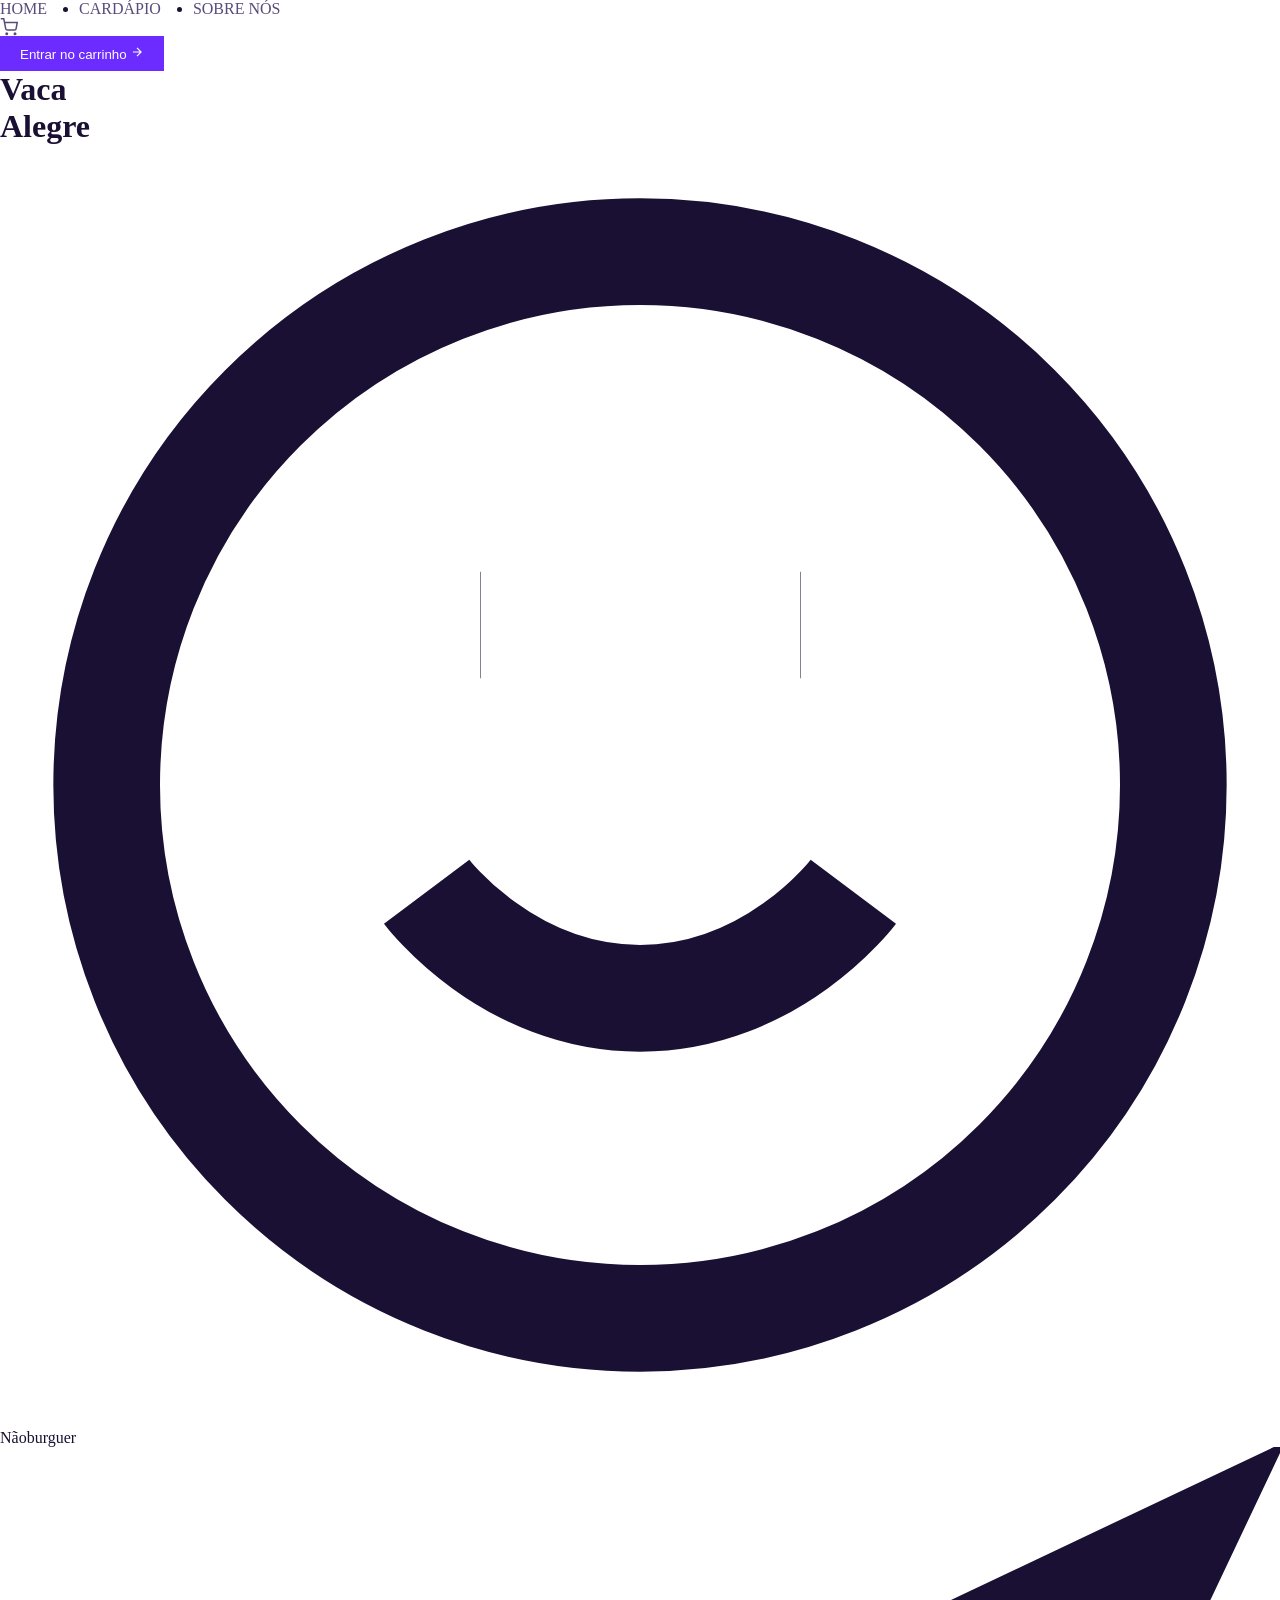
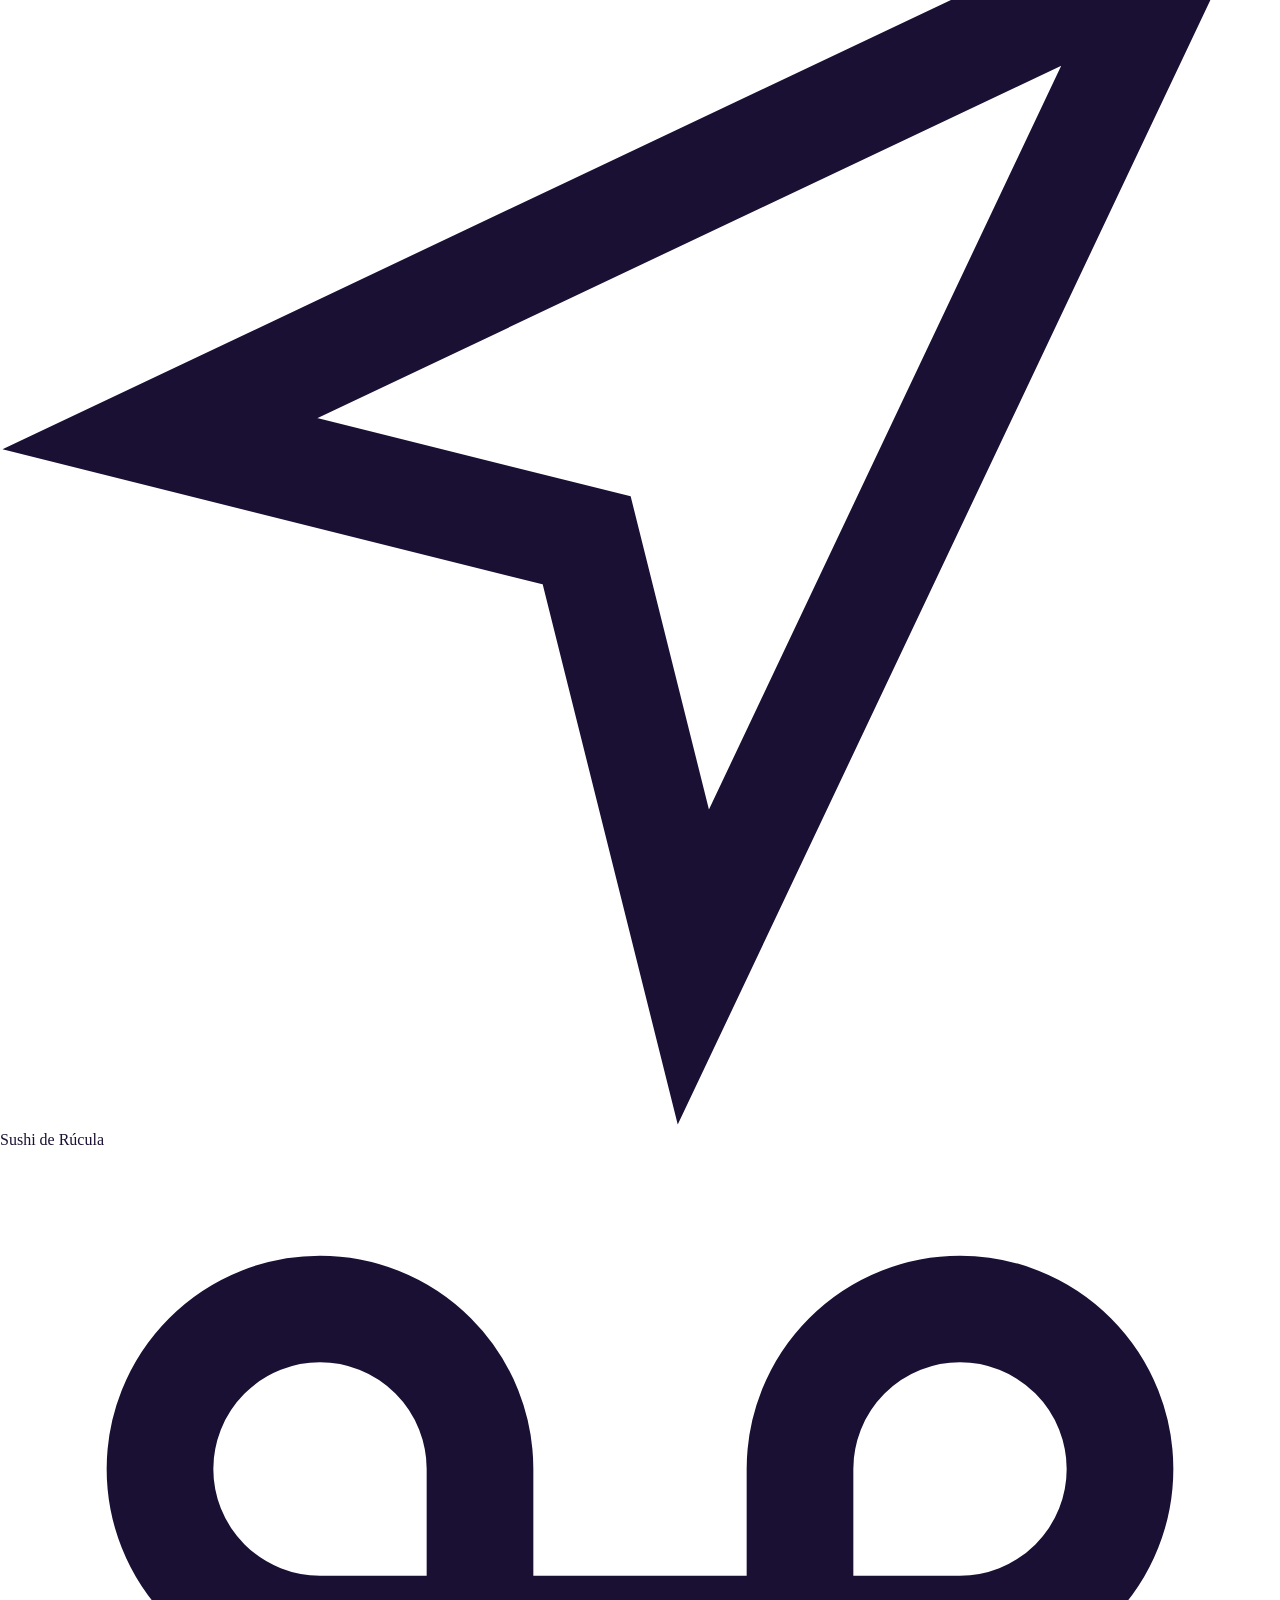
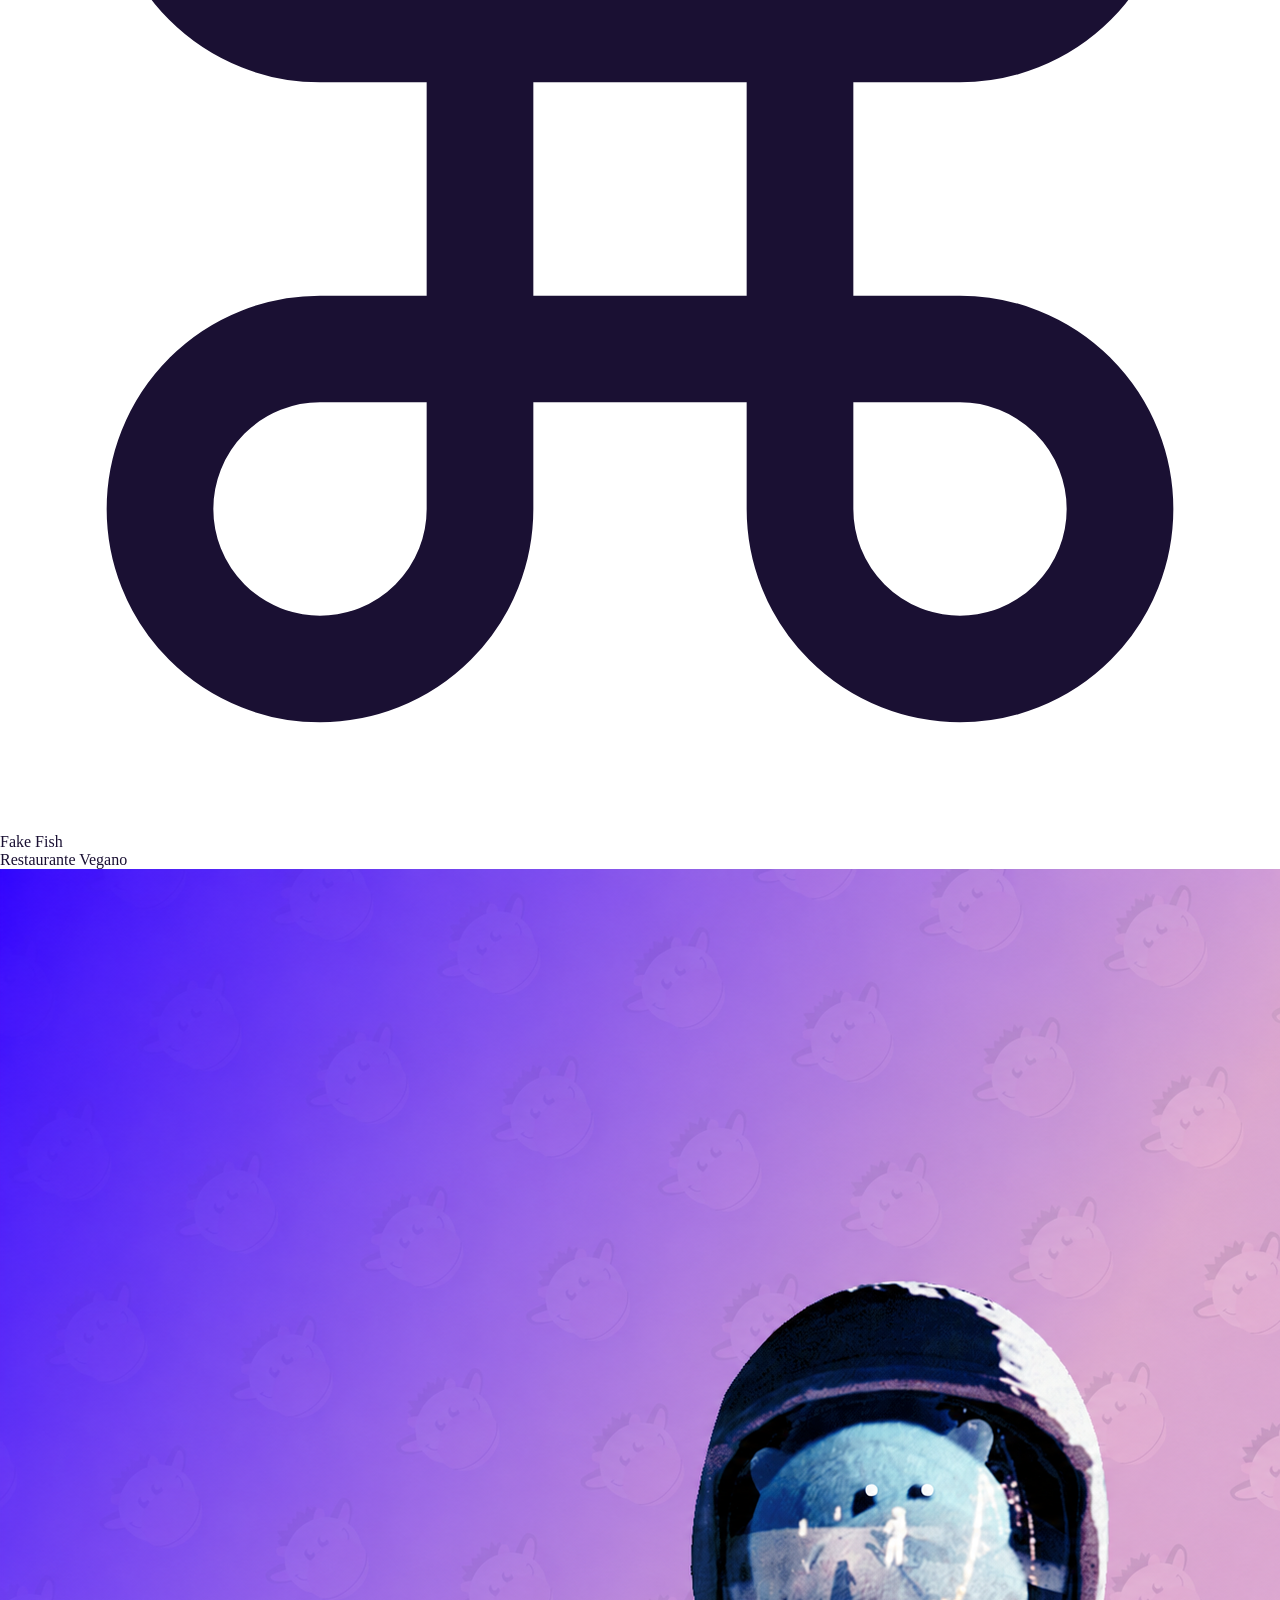
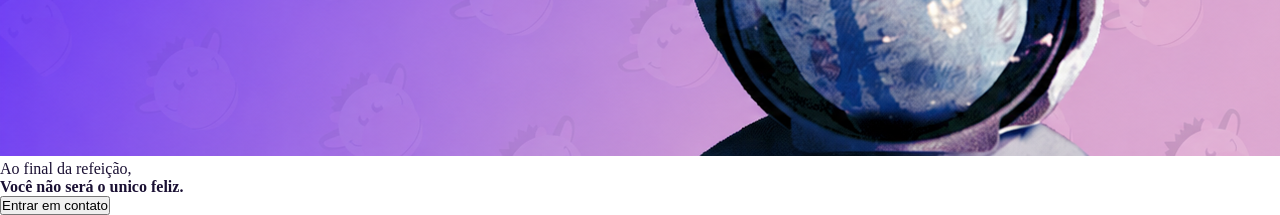
==== site/index.html @ a3773612 "Primeiro comint" ====
<!DOCTYPE html>
<html lang="br">

<head>
    <meta charset="UTF-8">
    <meta name="viewport" content="width=device-width, initial-scale=1.0">
    <title>Vaca Alegre - Restaurante Vegano</title>
    <link rel="stylesheet" href="style.css">
</head>

<body>
    <nav>
        <div class="nav-logo">
            <img src="imagens/vaca-alegre-marca.svg" alt="">
        </div>

        <ul class="nav-links">
            <li><a href="">Home</a></li>
            <li><a href="">Cardápio</a></li>
            <li><a href="">Sobre Nós</a></li>
        </ul>
        <div class="nav-action">
            <span class="nav-cart">
                <svg viewBox="0 0 24 24" fill="none" stroke="currentColor" stroke-width="2" width="18" height="18"><circle cx="9" cy="21" r="1"/><circle cx="20" cy="21" r="1"/><path d="M1 1h4l2.68 13.39a2 2 0 0 0 2 1.61h9.72a2 2 0 0 0 2-1.61L23 6H6"/></svg>
            </span>
            <button class="btn-entrar">
                Entrar no carrinho
                <svg viewBox="0 0 24 24" fill="none" stroke="currentColor" stroke-width="2"><path d="M5 12h14M12 5l7 7-7 7"/></svg>
            </button>
        </div>
    </nav>
    <div class="hero">
        <div class="hero-topo">
            <div class="hero-text">
                <h1 class="hero-title">
                    Vaca<br>
                    <span class="alegre">Alegre</span>
                </h1>
            </div>
            <div class="hero-menu">
                <div class="hero-menu-item">
                    <svg viewBox="0 0 24 24" fill="none" stroke="currentColor" stroke-width="2"><circle cx="12" cy="12" r="10"/><path d="M8 14s1.5 2 4 2 4-2 4-2"/><line x1="9" y1="9" x2="9.01" y2="9"/><line x1="15" y1="9" x2="15.01" y2="9"/></svg>
                    Nãoburguer
                </div>
                <div class="hero-menu-item"><svg viewBox="0 0 24 24" fill="none" stroke="currentColor" stroke-width="2"><path d="M3 11l19-9-9 19-2-8-8-2z"/></svg>
                     Sushi de Rúcula
                </div>
                <div class="hero-menu-item">
<svg viewBox="0 0 24 24" fill="none" stroke="currentColor" stroke-width="2"><path d="M18 3a3 3 0 0 0-3 3v12a3 3 0 0 0 3 3 3 3 0 0 0 3-3 3 3 0 0 0-3-3H6a3 3 0 0 0-3 3 3 3 0 0 0 3 3 3 3 0 0 0 3-3V6a3 3 0 0 0-3-3 3 3 0 0 0-3 3 3 3 0 0 0 3 3h12a3 3 0 0 0 3-3 3 3 0 0 0-3-3z"/></svg>
                    Fake Fish
                </div>
                <div class="hero-menu-active">
                    Restaurante Vegano
                </div>
            </div>
        </div>
        <div class="hero-banner">
            <img src="imagens/espaco.png" alt="">
            <div class="hero-banner-content">
                <p>
                    Ao final da refeição,<br>
                   <strong>Você não será o unico feliz.</strong>    
                </p>
                <button class="btn-contato">
                    Entrar em contato
                </button>
            </div>
        </div>
    </div>
</body>

</html>
---- site/style.css ----
*{
box-sizing: border-box;
margin: 0;
padding: 0;
}

body{
    background-color: #fff;
    color: #1a1033;
    overflow-x: hidden;
}
.nav{
    display: flex;
    align-items: center;
    justify-content: space-between;
    padding: 18px 48px ;
    position: fixed;
    background-color: rgba(255, 255,255,0.92);
    top: 0;
    backdrop-filter: blur(12px);
    border-bottom: 2px solid rgba(108,43,255,0.07);
}

.nav-logo{
    display: flex;
    align-items: center;
    gap: 6px;
}
.nav-links{
    display: flex;
    gap: 32px;
}
.nav-links a{
    text-decoration: none;
    font-size: bold;
    text-transform: uppercase;
    color: #5a4b7a;
}
.nav-links a:hover{
    color: #6c2bff;

}
.nav-actions{
    display: flex;
    align-items: center;
    gap: 14px;
}
.nav-cart{
    color: #5a4b7a;
    display: flex;
    align-items: center;
    gap:4px;
}
.btn-entrar{
    background-color: #6c2bff;
    color: white;
    border: none;
    padding: 9px 20px;
    cursor: pointer;
    gap: 6px;
    transform: background .2s, transform .15s;
}
.btn-entrar:hover{
    background-color: #5519ee;
    transform: translateY(-1px);
}
.btn-entrar svg{
    width: 14px; height: 14px;
}
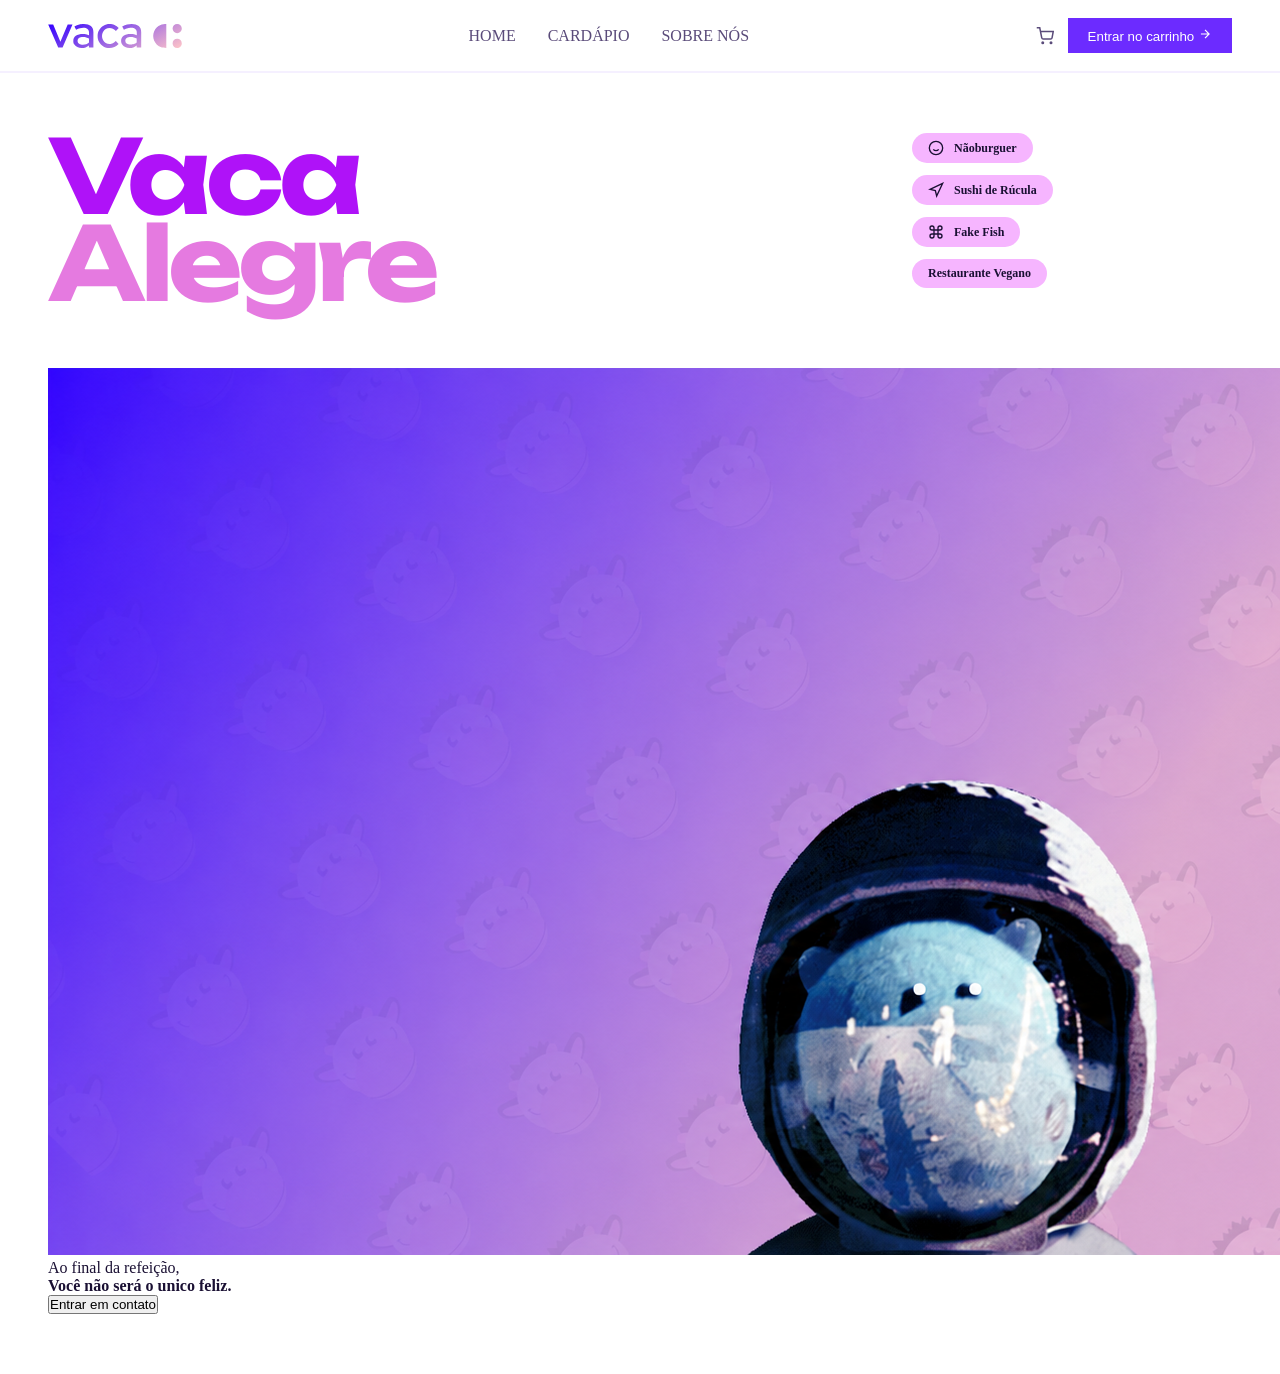
==== commit 083d1a11: "aula 16/06/2026" ====
--- a/site/index.html
+++ b/site/index.html
@@ -49,7 +49,7 @@
 <svg viewBox="0 0 24 24" fill="none" stroke="currentColor" stroke-width="2"><path d="M18 3a3 3 0 0 0-3 3v12a3 3 0 0 0 3 3 3 3 0 0 0 3-3 3 3 0 0 0-3-3H6a3 3 0 0 0-3 3 3 3 0 0 0 3 3 3 3 0 0 0 3-3V6a3 3 0 0 0-3-3 3 3 0 0 0-3 3 3 3 0 0 0 3 3h12a3 3 0 0 0 3-3 3 3 0 0 0-3-3z"/></svg>
                     Fake Fish
                 </div>
-                <div class="hero-menu-active">
+                <div class="hero-menu-item active">
                     Restaurante Vegano
                 </div>
             </div>
--- a/site/style.css
+++ b/site/style.css
@@ -1,57 +1,66 @@
-*{
-box-sizing: border-box;
-margin: 0;
-padding: 0;
+@import url('https://fonts.googleapis.com/css2?family=Unbounded:wght@200..900&display=swap');
+
+* {
+    box-sizing: border-box;
+    margin: 0;
+    padding: 0;
 }
 
-body{
+body {
     background-color: #fff;
     color: #1a1033;
     overflow-x: hidden;
 }
-.nav{
+
+nav {
     display: flex;
     align-items: center;
     justify-content: space-between;
-    padding: 18px 48px ;
-    position: fixed;
-    background-color: rgba(255, 255,255,0.92);
+    padding: 18px 48px;
+    position: sticky;
+    background-color: rgba(255, 255, 255, 0.92);
     top: 0;
     backdrop-filter: blur(12px);
-    border-bottom: 2px solid rgba(108,43,255,0.07);
+    border-bottom: 2px solid rgba(108, 43, 255, 0.07);
 }
 
-.nav-logo{
+.nav-logo {
     display: flex;
     align-items: center;
     gap: 6px;
 }
-.nav-links{
+
+.nav-links {
     display: flex;
     gap: 32px;
+    list-style: none;
 }
-.nav-links a{
+
+.nav-links a {
     text-decoration: none;
     font-size: bold;
     text-transform: uppercase;
     color: #5a4b7a;
 }
-.nav-links a:hover{
+
+.nav-links a:hover {
     color: #6c2bff;
 
 }
-.nav-actions{
+
+.nav-action {
     display: flex;
     align-items: center;
     gap: 14px;
 }
-.nav-cart{
+
+.nav-cart {
     color: #5a4b7a;
     display: flex;
     align-items: center;
-    gap:4px;
+    gap: 4px;
 }
-.btn-entrar{
+.btn-entrar {
     background-color: #6c2bff;
     color: white;
     border: none;
@@ -60,10 +69,69 @@
     gap: 6px;
     transform: background .2s, transform .15s;
 }
-.btn-entrar:hover{
+.btn-entrar:hover {
     background-color: #5519ee;
     transform: translateY(-1px);
 }
-.btn-entrar svg{
-    width: 14px; height: 14px;
+.btn-entrar svg {
+    width: 14px;
+    height: 14px;
+}
+.hero {
+    padding: 60px 48px;
+    position: relative;
+    display: flex;
+    flex-direction: column;
+    gap: 32px;
+}
+.hero-topo {
+    display: flex;
+    justify-content: space-between;
+    align-items: flex-start;
+    width: 100%;
+    margin-bottom: 30px;
+}
+.hero-text {
+    flex: 1;
+    min-width: 400px;
+}
+.hero-title {
+    font-family: "Unbounded", sans-serif;
+    font-weight: bold;
+    font-size: 102px;
+    line-height: .85;
+    letter-spacing: -5px;
+    color: #af12f8;
+}
+.hero-title .alegre{
+    color: #e57ae0;
+}
+.hero-menu{
+    width: 320px;
+   display: flex;
+   flex-direction: column;
+   gap: 12px;
+   margin-left: auto;
+}
+.hero-menu-item{
+    display: flex;
+    align-items: center;
+    gap: 10px;
+    font-weight: bold;
+    background-color: #f6b5ff;
+    border-radius: 40px;
+    padding: 7px 16px;
+    width: fit-content;
+    cursor: pointer;
+    transition: background .2s;
+    font-size: 12px;
+}
+.hero-menu-item:hover{
+    background-color: #ede8ff;
+
+}
+.hero-menu-item svg{
+    width: 16px;
+    height: 16px;
+    flex-shrink: 0;
 }
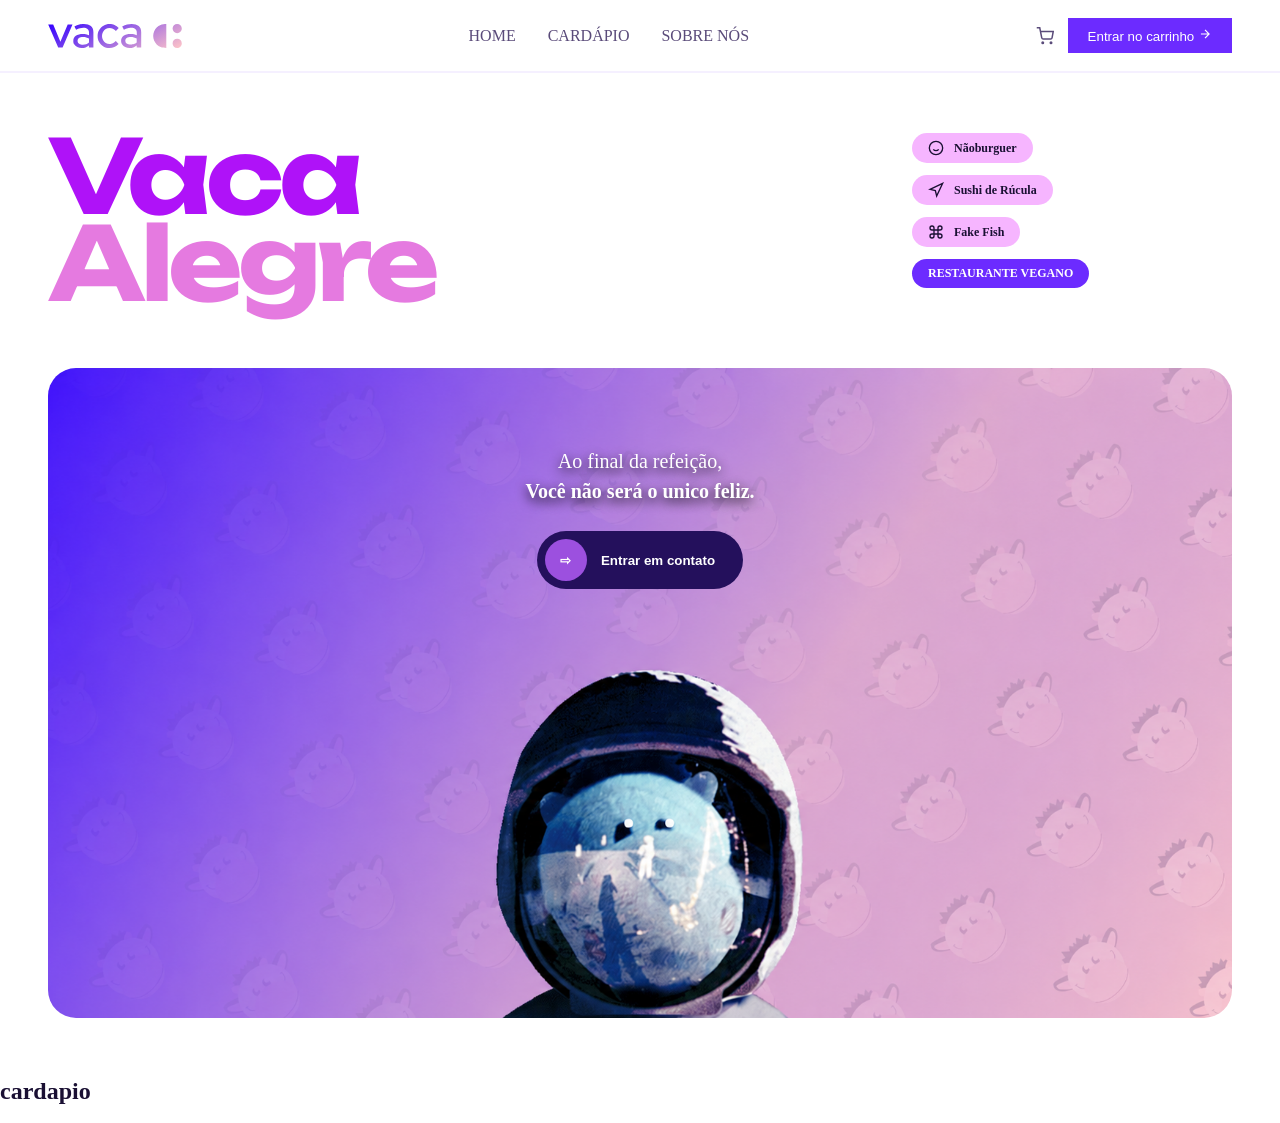
==== commit ee8f6147: "Add files via upload" ====
--- a/site/index.html
+++ b/site/index.html
@@ -21,11 +21,17 @@
         </ul>
         <div class="nav-action">
             <span class="nav-cart">
-                <svg viewBox="0 0 24 24" fill="none" stroke="currentColor" stroke-width="2" width="18" height="18"><circle cx="9" cy="21" r="1"/><circle cx="20" cy="21" r="1"/><path d="M1 1h4l2.68 13.39a2 2 0 0 0 2 1.61h9.72a2 2 0 0 0 2-1.61L23 6H6"/></svg>
+                <svg viewBox="0 0 24 24" fill="none" stroke="currentColor" stroke-width="2" width="18" height="18">
+                    <circle cx="9" cy="21" r="1" />
+                    <circle cx="20" cy="21" r="1" />
+                    <path d="M1 1h4l2.68 13.39a2 2 0 0 0 2 1.61h9.72a2 2 0 0 0 2-1.61L23 6H6" />
+                </svg>
             </span>
             <button class="btn-entrar">
                 Entrar no carrinho
-                <svg viewBox="0 0 24 24" fill="none" stroke="currentColor" stroke-width="2"><path d="M5 12h14M12 5l7 7-7 7"/></svg>
+                <svg viewBox="0 0 24 24" fill="none" stroke="currentColor" stroke-width="2">
+                    <path d="M5 12h14M12 5l7 7-7 7" />
+                </svg>
             </button>
         </div>
     </nav>
@@ -39,14 +45,24 @@
             </div>
             <div class="hero-menu">
                 <div class="hero-menu-item">
-                    <svg viewBox="0 0 24 24" fill="none" stroke="currentColor" stroke-width="2"><circle cx="12" cy="12" r="10"/><path d="M8 14s1.5 2 4 2 4-2 4-2"/><line x1="9" y1="9" x2="9.01" y2="9"/><line x1="15" y1="9" x2="15.01" y2="9"/></svg>
+                    <svg viewBox="0 0 24 24" fill="none" stroke="currentColor" stroke-width="2">
+                        <circle cx="12" cy="12" r="10" />
+                        <path d="M8 14s1.5 2 4 2 4-2 4-2" />
+                        <line x1="9" y1="9" x2="9.01" y2="9" />
+                        <line x1="15" y1="9" x2="15.01" y2="9" />
+                    </svg>
                     Nãoburguer
                 </div>
-                <div class="hero-menu-item"><svg viewBox="0 0 24 24" fill="none" stroke="currentColor" stroke-width="2"><path d="M3 11l19-9-9 19-2-8-8-2z"/></svg>
-                     Sushi de Rúcula
+                <div class="hero-menu-item"><svg viewBox="0 0 24 24" fill="none" stroke="currentColor" stroke-width="2">
+                        <path d="M3 11l19-9-9 19-2-8-8-2z" />
+                    </svg>
+                    Sushi de Rúcula
                 </div>
                 <div class="hero-menu-item">
-<svg viewBox="0 0 24 24" fill="none" stroke="currentColor" stroke-width="2"><path d="M18 3a3 3 0 0 0-3 3v12a3 3 0 0 0 3 3 3 3 0 0 0 3-3 3 3 0 0 0-3-3H6a3 3 0 0 0-3 3 3 3 0 0 0 3 3 3 3 0 0 0 3-3V6a3 3 0 0 0-3-3 3 3 0 0 0-3 3 3 3 0 0 0 3 3h12a3 3 0 0 0 3-3 3 3 0 0 0-3-3z"/></svg>
+                    <svg viewBox="0 0 24 24" fill="none" stroke="currentColor" stroke-width="2">
+                        <path
+                            d="M18 3a3 3 0 0 0-3 3v12a3 3 0 0 0 3 3 3 3 0 0 0 3-3 3 3 0 0 0-3-3H6a3 3 0 0 0-3 3 3 3 0 0 0 3 3 3 3 0 0 0 3-3V6a3 3 0 0 0-3-3 3 3 0 0 0-3 3 3 3 0 0 0 3 3h12a3 3 0 0 0 3-3 3 3 0 0 0-3-3z" />
+                    </svg>
                     Fake Fish
                 </div>
                 <div class="hero-menu-item active">
@@ -59,14 +75,37 @@
             <div class="hero-banner-content">
                 <p>
                     Ao final da refeição,<br>
-                   <strong>Você não será o unico feliz.</strong>    
+                    <strong>Você não será o unico feliz.</strong>
                 </p>
                 <button class="btn-contato">
                     Entrar em contato
                 </button>
             </div>
         </div>
-    </div>
+        </div>
+
+        <div class="cardapio">
+            <h2 class="cardapio-title">cardapio</h2>
+            <div class="carousel-wrapper">
+                <div class="carousel-track-outer">
+                    <div class="carousel-track"id="carouselTrack">
+                        <!--cards-->
+                        <div class="card">
+                            <div>
+                                <div class="card-img-placeholder">
+                                    <img src="" alt="">
+                                </div>
+                                <div class="!cardapio">
+                                    <h3></h3>
+                                    <p></p>
+                                    <span class="card-tag"></span>
+                                </div>
+                            </div>
+                        </div>
+                    </div>
+                </div>
+            </div>
+        </div>
+        
 </body>
-
 </html>
--- a/site/style.css
+++ b/site/style.css
@@ -134,4 +134,72 @@
     width: 16px;
     height: 16px;
     flex-shrink: 0;
-}+}
+.hero-menu-item.active{
+    color: #fff;
+    text-transform: uppercase;
+    font-weight: bold;
+    background-color: #6c2bff;
+
+}
+.hero-banner{
+    position: relative;
+    border-radius: 28px;
+    min-width: 300px;
+    overflow: hidden;
+}
+.hero-banner img{
+    width: 100%;
+    height: 650px;
+    object-fit: cover;
+    display: block;}
+
+    .hero-banner-content{
+        position: absolute;
+        top: 12%;
+        left: 50%;
+        text-align: center;
+        width: 100%;
+        transform:translateX(-50%) ;
+    }
+    .hero-banner-content p{
+        color: white;
+        margin-bottom: 25px;
+        font-size: 20px;
+        text-shadow: 0 4px 12px rgba(0, 0, 0, 35);
+        line-height: 1.5;
+    }
+    .hero-banner-content p strong{
+        color: #fff;
+        font-weight: bold;
+    }
+    .btn-contato{
+        display: inline-flex;
+        align-items: center;
+        gap: 14px;
+        background-color: #24105c;
+        color: white;
+        border: none;
+        border-radius: 50px;
+        padding: 8px 28px 8px 8px;
+        font-weight: bold;
+        cursor: pointer;
+        transition: all .3s ease;
+    }
+    .btn-contato::before{
+      content: "⇨";
+      width: 42px;
+      height: 42px;
+      background-color: #9c50df;
+      border-radius: 50%;
+      display: flex;
+      align-items: center;
+      justify-content: center;
+      transition: transform .4s ease;
+    }
+    .btn-contato:hover::before{
+        transform: translateX(10px);
+    }
+    .btn-contato:hover{
+        transform: translateY(-2px):
+    }
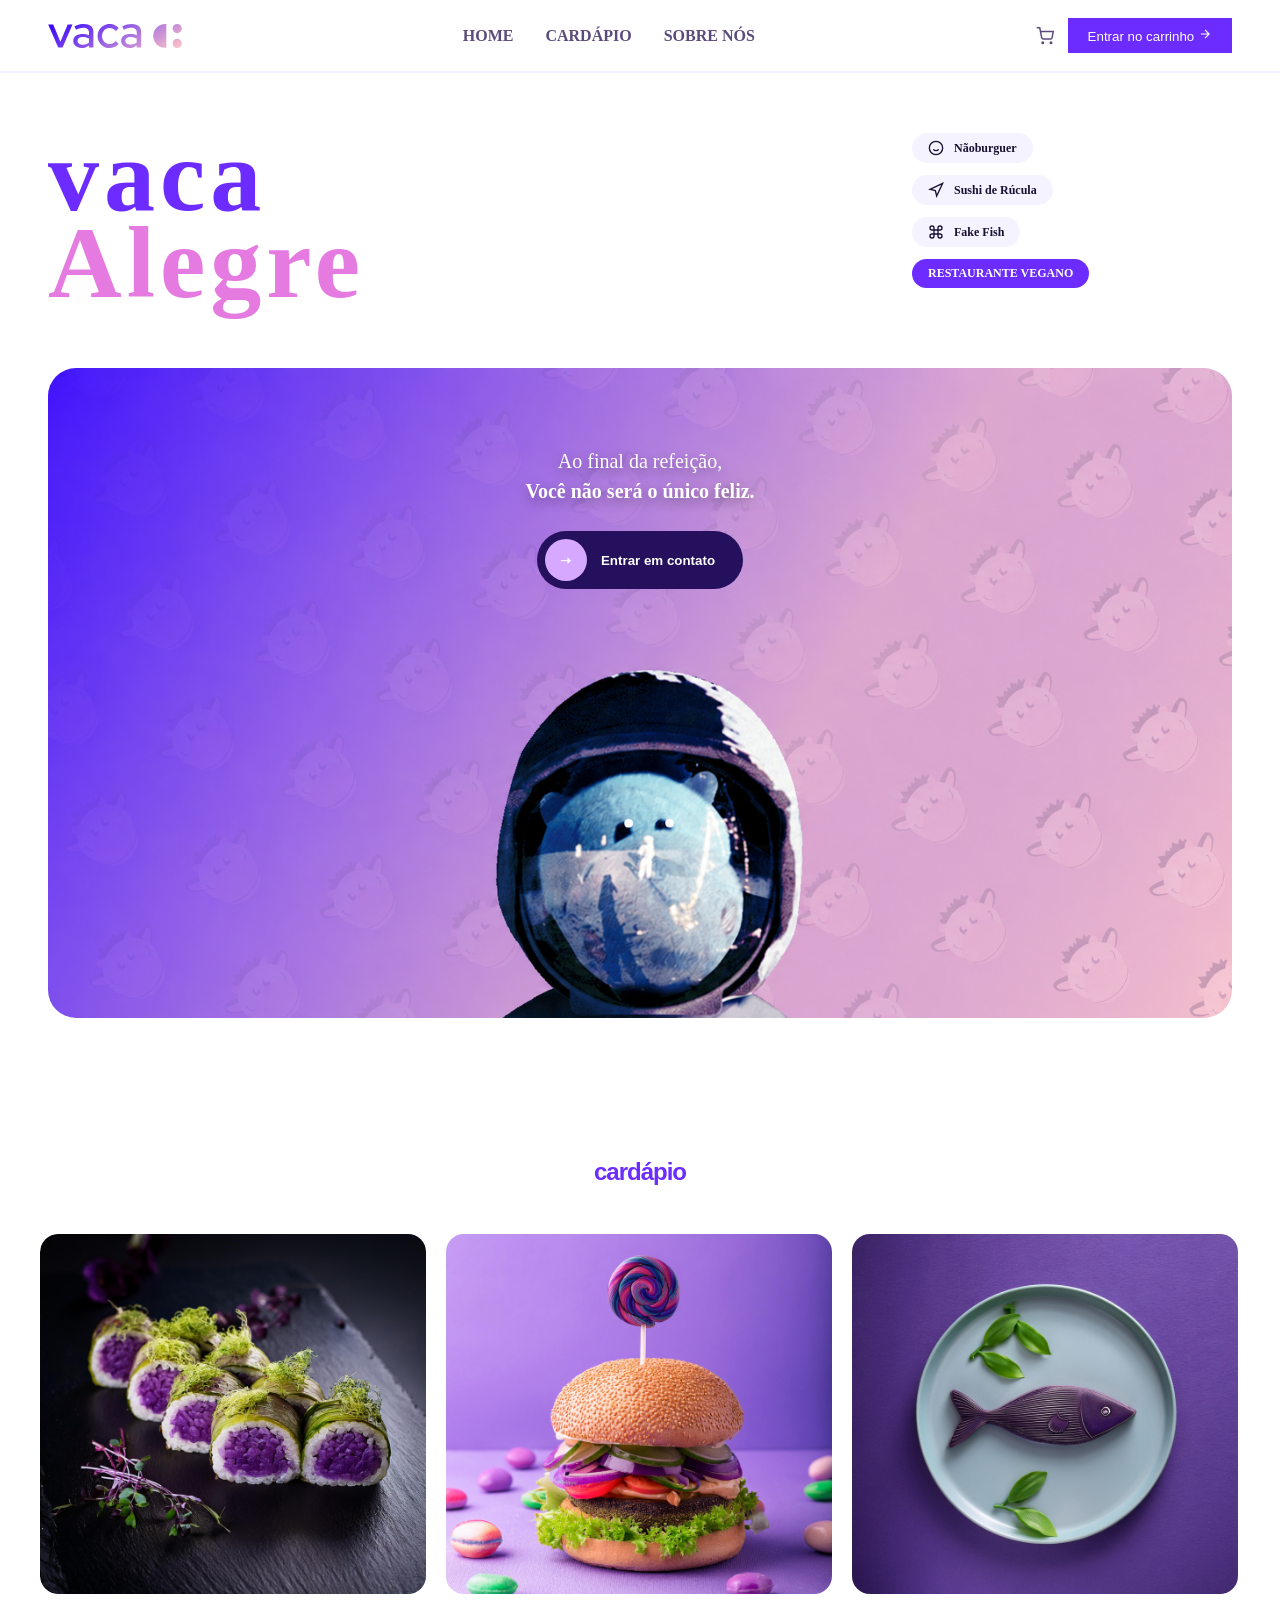
==== commit d52ded47: "Add files via upload 18/06" ====
--- a/site/index.html
+++ b/site/index.html
@@ -1,111 +1,138 @@
 <!DOCTYPE html>
-<html lang="br">
-
+<html lang="en">
 <head>
     <meta charset="UTF-8">
     <meta name="viewport" content="width=device-width, initial-scale=1.0">
     <title>Vaca Alegre - Restaurante Vegano</title>
     <link rel="stylesheet" href="style.css">
 </head>
-
 <body>
     <nav>
         <div class="nav-logo">
             <img src="imagens/vaca-alegre-marca.svg" alt="">
         </div>
-
         <ul class="nav-links">
             <li><a href="">Home</a></li>
             <li><a href="">Cardápio</a></li>
             <li><a href="">Sobre Nós</a></li>
         </ul>
-        <div class="nav-action">
+        <div class="nav-actions">
             <span class="nav-cart">
-                <svg viewBox="0 0 24 24" fill="none" stroke="currentColor" stroke-width="2" width="18" height="18">
-                    <circle cx="9" cy="21" r="1" />
-                    <circle cx="20" cy="21" r="1" />
-                    <path d="M1 1h4l2.68 13.39a2 2 0 0 0 2 1.61h9.72a2 2 0 0 0 2-1.61L23 6H6" />
-                </svg>
+                <svg viewBox="0 0 24 24" fill="none" stroke="currentColor" stroke-width="2" width="18" height="18"><circle cx="9" cy="21" r="1"/><circle cx="20" cy="21" r="1"/><path d="M1 1h4l2.68 13.39a2 2 0 0 0 2 1.61h9.72a2 2 0 0 0 2-1.61L23 6H6"/></svg>
             </span>
             <button class="btn-entrar">
                 Entrar no carrinho
-                <svg viewBox="0 0 24 24" fill="none" stroke="currentColor" stroke-width="2">
-                    <path d="M5 12h14M12 5l7 7-7 7" />
-                </svg>
+                <svg viewBox="0 0 24 24" fill="none" stroke="currentColor" stroke-width="2"><path d="M5 12h14M12 5l7 7-7 7"/></svg>
             </button>
-        </div>
+        </div>       
     </nav>
+
     <div class="hero">
         <div class="hero-topo">
             <div class="hero-text">
                 <h1 class="hero-title">
-                    Vaca<br>
-                    <span class="alegre">Alegre</span>
+                    vaca <br>
+                    <span class="alegre">Alegre</span> 
                 </h1>
             </div>
             <div class="hero-menu">
                 <div class="hero-menu-item">
-                    <svg viewBox="0 0 24 24" fill="none" stroke="currentColor" stroke-width="2">
-                        <circle cx="12" cy="12" r="10" />
-                        <path d="M8 14s1.5 2 4 2 4-2 4-2" />
-                        <line x1="9" y1="9" x2="9.01" y2="9" />
-                        <line x1="15" y1="9" x2="15.01" y2="9" />
-                    </svg>
+                    <svg viewBox="0 0 24 24" fill="none" stroke="currentColor" stroke-width="2"><circle cx="12" cy="12" r="10"/><path d="M8 14s1.5 2 4 2 4-2 4-2"/><line x1="9" y1="9" x2="9.01" y2="9"/><line x1="15" y1="9" x2="15.01" y2="9"/></svg>
                     Nãoburguer
                 </div>
-                <div class="hero-menu-item"><svg viewBox="0 0 24 24" fill="none" stroke="currentColor" stroke-width="2">
-                        <path d="M3 11l19-9-9 19-2-8-8-2z" />
-                    </svg>
+                <div class="hero-menu-item">
+                    <svg viewBox="0 0 24 24" fill="none" stroke="currentColor" stroke-width="2"><path d="M3 11l19-9-9 19-2-8-8-2z"/></svg>
                     Sushi de Rúcula
                 </div>
                 <div class="hero-menu-item">
-                    <svg viewBox="0 0 24 24" fill="none" stroke="currentColor" stroke-width="2">
-                        <path
-                            d="M18 3a3 3 0 0 0-3 3v12a3 3 0 0 0 3 3 3 3 0 0 0 3-3 3 3 0 0 0-3-3H6a3 3 0 0 0-3 3 3 3 0 0 0 3 3 3 3 0 0 0 3-3V6a3 3 0 0 0-3-3 3 3 0 0 0-3 3 3 3 0 0 0 3 3h12a3 3 0 0 0 3-3 3 3 0 0 0-3-3z" />
-                    </svg>
+                    <svg viewBox="0 0 24 24" fill="none" stroke="currentColor" stroke-width="2"><path d="M18 3a3 3 0 0 0-3 3v12a3 3 0 0 0 3 3 3 3 0 0 0 3-3 3 3 0 0 0-3-3H6a3 3 0 0 0-3 3 3 3 0 0 0 3 3 3 3 0 0 0 3-3V6a3 3 0 0 0-3-3 3 3 0 0 0-3 3 3 3 0 0 0 3 3h12a3 3 0 0 0 3-3 3 3 0 0 0-3-3z"/></svg>
                     Fake Fish
                 </div>
                 <div class="hero-menu-item active">
                     Restaurante Vegano
                 </div>
-            </div>
+            </div>            
         </div>
         <div class="hero-banner">
             <img src="imagens/espaco.png" alt="">
             <div class="hero-banner-content">
                 <p>
-                    Ao final da refeição,<br>
-                    <strong>Você não será o unico feliz.</strong>
+                    Ao final da refeição, <br>
+                    <strong> Você não será o único feliz.</strong>
                 </p>
                 <button class="btn-contato">
                     Entrar em contato
                 </button>
             </div>
         </div>
-        </div>
-
-        <div class="cardapio">
-            <h2 class="cardapio-title">cardapio</h2>
-            <div class="carousel-wrapper">
-                <div class="carousel-track-outer">
-                    <div class="carousel-track"id="carouselTrack">
-                        <!--cards-->
-                        <div class="card">
-                            <div>
-                                <div class="card-img-placeholder">
-                                    <img src="" alt="">
-                                </div>
-                                <div class="!cardapio">
-                                    <h3></h3>
-                                    <p></p>
-                                    <span class="card-tag"></span>
-                                </div>
-                            </div>
-                        </div>
+    </div>
+    <div class="cardapio">
+        <h2 class="cardapio-title">cardápio</h2>
+        <div class="carousel-wrapper">
+          <div class="carousel-track-outer">
+            <div class="carousel-track" id="carouselTrack">
+                <!--Cards-->
+                <div class="card">
+                    <div class="card-img-placeholder">
+                        <img src="imagens/fotos/cardapio/sushi-de-rucula.jpg" alt=""style="width: 100%; height:100%,object-fit:cover">
+                    </div>
+                    <div class="card-info">
+                        <h3>sushi de rucula</h3>
+                        <p>combinado especialmente de rolinhos veganos com ingredientes fresquissimos.</p>
+                        <span class="card-tag">Acompanha:suco de laranja e amor</span>
                     </div>
                 </div>
-            </div>
+
+                <div class="card featured">
+                    <div class="card-img-placeholder">
+                        <img src="imagens/fotos/cardapio/nao-burger.jpg" alt=""style="width: 100%; height:100%,object-fit:cover">
+                    </div>
+                    <div class="card-info">
+                        <h3>Não-burger</h3>
+                        <p>Absurdamente saborodoso hamburguer de de plantas de inspiração vegana. </p>
+                        <span class="card-tag">Acompanha:Fritas e amor</span>
+                    </div>
+                </div>
+
+
+                <div class="card">
+                    <div class="card-img-placeholder">
+                        <img src="imagens/fotos/cardapio/fake-fish.jpg" alt=""style="width: 100%; height:100%,object-fit:cover">
+                    </div>
+                    <div class="card-info">
+                        <h3>fake-fish</h3>
+                        <p>Peixe e gostoso!Você vai pedir para falar que não é peixe de verdade.</p>
+                        <span class="card-tag">Acompanha:Batata suco de laranja e amor</span>
+                    </div>
+                </div>
+
+                <div class="card">
+                    <div class="card-img-placeholder">
+                        <img src="imagens/fotos/cardapio/escondidinho-veg.jpg" alt=""style="width: 100%; height:100%,object-fit:cover">
+                    </div>
+                    <div class="card-info">
+                        <h3>Escondidinho vegetariano</h3>
+                        <p>Um escondidinho de berinjela que combina com molho de tomate seco</p>
+                        <span class="card-tag">Acompanha:manjericão,suco de laranja e amor</span>
+                    </div>
+                </div>
+
+                <div class="card">
+                    <div class="card-img-placeholder">
+                        <img src="imagens/fotos/cardapio/quibeleza.jpg" alt=""style="width: 100%; height:100%,object-fit:cover">
+                    </div>
+                    <div class="card-info">
+                        <h3>Quibelezaa</h3>
+                        <p>Quibe de beterraba crocante com frescor de hortelã</p>
+                        <span class="card-tag">Acompanha: suco de frutas vermelhas e amor</span>
+                    </div>
+                </div>
+
+
+            </div>    
+          </div>  
         </div>
-        
+    </div>
+
 </body>
 </html>
--- a/site/style.css
+++ b/site/style.css
@@ -1,22 +1,20 @@
-@import url('https://fonts.googleapis.com/css2?family=Unbounded:wght@200..900&display=swap');
-
-* {
+@import url('https://fonts.googleapis.com/css2?family=Tangerine:wght@400;700&display=swap');
+*{
     box-sizing: border-box;
     margin: 0;
     padding: 0;
 }
 
-body {
+body{
     background-color: #fff;
     color: #1a1033;
     overflow-x: hidden;
 }
-
-nav {
+nav{
     display: flex;
     align-items: center;
     justify-content: space-between;
-    padding: 18px 48px;
+    padding: 18px 48px ;
     position: sticky;
     background-color: rgba(255, 255, 255, 0.92);
     top: 0;
@@ -24,43 +22,38 @@
     border-bottom: 2px solid rgba(108, 43, 255, 0.07);
 }
 
-.nav-logo {
+.nav-logo{
     display: flex;
     align-items: center;
     gap: 6px;
 }
-
-.nav-links {
+.nav-links{
     display: flex;
     gap: 32px;
     list-style: none;
 }
-
-.nav-links a {
+.nav-links a{
     text-decoration: none;
-    font-size: bold;
+    font-weight: bold;
     text-transform: uppercase;
+    color: #5a4b7a
+}
+.nav-links a:hover{
+    color: #6c2bff;
+}
+.nav-actions{
+    display: flex;
+    align-items: center;
+    gap: 14px;
+}
+.nav-cart{
     color: #5a4b7a;
-}
-
-.nav-links a:hover {
-    color: #6c2bff;
-
-}
-
-.nav-action {
-    display: flex;
-    align-items: center;
-    gap: 14px;
-}
-
-.nav-cart {
-    color: #5a4b7a;
     display: flex;
     align-items: center;
     gap: 4px;
-}
-.btn-entrar {
+
+}
+.btn-entrar{
     background-color: #6c2bff;
     color: white;
     border: none;
@@ -69,56 +62,55 @@
     gap: 6px;
     transform: background .2s, transform .15s;
 }
-.btn-entrar:hover {
-    background-color: #5519ee;
-    transform: translateY(-1px);
-}
-.btn-entrar svg {
-    width: 14px;
-    height: 14px;
-}
-.hero {
+.btn-entrar:hover{
+    background: #5519ee;
+    transform: translateY(-1px);    
+}
+.btn-entrar svg{
+    width: 14px; height: 14px;
+}
+.hero{
     padding: 60px 48px;
     position: relative;
     display: flex;
     flex-direction: column;
     gap: 32px;
 }
-.hero-topo {
+.hero-topo{
     display: flex;
     justify-content: space-between;
     align-items: flex-start;
     width: 100%;
     margin-bottom: 30px;
 }
-.hero-text {
+.hero-text{
     flex: 1;
     min-width: 400px;
 }
-.hero-title {
-    font-family: "Unbounded", sans-serif;
+.hero-title{
+    font-family: "Bitter", serif;
     font-weight: bold;
     font-size: 102px;
     line-height: .85;
-    letter-spacing: -5px;
-    color: #af12f8;
+    letter-spacing: 5px;
+    color: #6c2bff;
 }
 .hero-title .alegre{
     color: #e57ae0;
 }
 .hero-menu{
     width: 320px;
-   display: flex;
-   flex-direction: column;
-   gap: 12px;
-   margin-left: auto;
+    display: flex;
+    flex-direction: column;
+    gap: 12px;
+    margin-left: auto;
 }
 .hero-menu-item{
     display: flex;
     align-items: center;
     gap: 10px;
     font-weight: bold;
-    background-color: #f6b5ff;
+    background-color: #f5f3ff;
     border-radius: 40px;
     padding: 7px 16px;
     width: fit-content;
@@ -128,7 +120,6 @@
 }
 .hero-menu-item:hover{
     background-color: #ede8ff;
-
 }
 .hero-menu-item svg{
     width: 16px;
@@ -140,66 +131,113 @@
     text-transform: uppercase;
     font-weight: bold;
     background-color: #6c2bff;
-
 }
 .hero-banner{
-    position: relative;
+    position:relative;
     border-radius: 28px;
-    min-width: 300px;
+    min-height: 300px;
     overflow: hidden;
 }
 .hero-banner img{
     width: 100%;
     height: 650px;
     object-fit: cover;
-    display: block;}
-
-    .hero-banner-content{
-        position: absolute;
-        top: 12%;
-        left: 50%;
-        text-align: center;
-        width: 100%;
-        transform:translateX(-50%) ;
-    }
-    .hero-banner-content p{
-        color: white;
-        margin-bottom: 25px;
-        font-size: 20px;
-        text-shadow: 0 4px 12px rgba(0, 0, 0, 35);
-        line-height: 1.5;
-    }
-    .hero-banner-content p strong{
-        color: #fff;
-        font-weight: bold;
-    }
-    .btn-contato{
-        display: inline-flex;
-        align-items: center;
-        gap: 14px;
-        background-color: #24105c;
-        color: white;
-        border: none;
-        border-radius: 50px;
-        padding: 8px 28px 8px 8px;
-        font-weight: bold;
-        cursor: pointer;
-        transition: all .3s ease;
-    }
-    .btn-contato::before{
-      content: "⇨";
-      width: 42px;
-      height: 42px;
-      background-color: #9c50df;
-      border-radius: 50%;
-      display: flex;
-      align-items: center;
-      justify-content: center;
-      transition: transform .4s ease;
-    }
-    .btn-contato:hover::before{
-        transform: translateX(10px);
-    }
-    .btn-contato:hover{
-        transform: translateY(-2px):
-    }+    display: block;
+}
+.hero-banner-content{
+    position: absolute;
+    top: 12%;
+    left: 50%;
+    text-align: center;
+    width: 100%;
+    transform: translateX(-50%);
+}
+.hero-banner-content p{
+    color: white;
+    margin-bottom: 25px;
+    font-size: 20px;
+    text-shadow: 0 4px 12px rgba(0,0,0,.35);
+    line-height: 1.5;
+}
+.hero-banner-content p strong{
+    color: #fff;
+    font-weight: bold;
+}
+.btn-contato{
+    display: inline-flex;
+    align-items: center;
+    gap: 14px;
+    background-color: #24105c;
+    color: white;
+    border: none;
+    border-radius: 50px;
+    padding: 8px 28px 8px 8px;
+    font-weight: bold;
+    cursor: pointer;
+    transition: all .3s ease;
+}
+.btn-contato::before{
+    content: "➝";
+    width: 42px;
+    height: 42px;
+    background-color: #d7a8ff;
+    border-radius: 50%;
+    display: flex;
+    align-items: center;
+    justify-content: center;
+    transition: transform .4s ease;
+}
+.btn-contato:hover::before{
+    transform: translateX(10px);
+}
+.btn-contato:hover{
+    transform: translateY(-2px);
+}
+.cardapio{
+    padding: 80px 40px 60px;
+
+}
+.cardapio-title{
+    font-family: sans-serif;
+    font-weight: bold;
+    text-align: center;
+    margin-bottom: 48px;
+    letter-spacing: -1px;
+    color: #6c2bff;
+}
+.carousel-wapper{
+    position: relative;
+}
+.carousel-track-outer{
+    overflow: hidden;
+    border-radius: 18px;
+}
+.carousel-track{
+display: flex;
+gap:20px
+}
+.card{
+    flex:0 0 calc(33.3333% - 14px);
+   border-radius: 18px;
+   overflow: hidden;
+   position: relative;
+   min-height: 360px;
+   display: flex;
+   flex-direction: column; 
+   justify-content: flex-end;
+   transform: transform .25s;
+   background-color: #f6f4ff;
+}
+.card:hover{
+    transform: translateY(-4px);
+}
+.card-img-placeholder{
+    position: absolute;
+    background: linear-gradient(160deg #ddd5ff 0%,#f8d7fa 100%);
+    display: flex;
+    align-items: center;
+    justify-content: center;
+    text-transform: uppercase;
+    color: #5a4b7a;
+    inset: 0;
+}
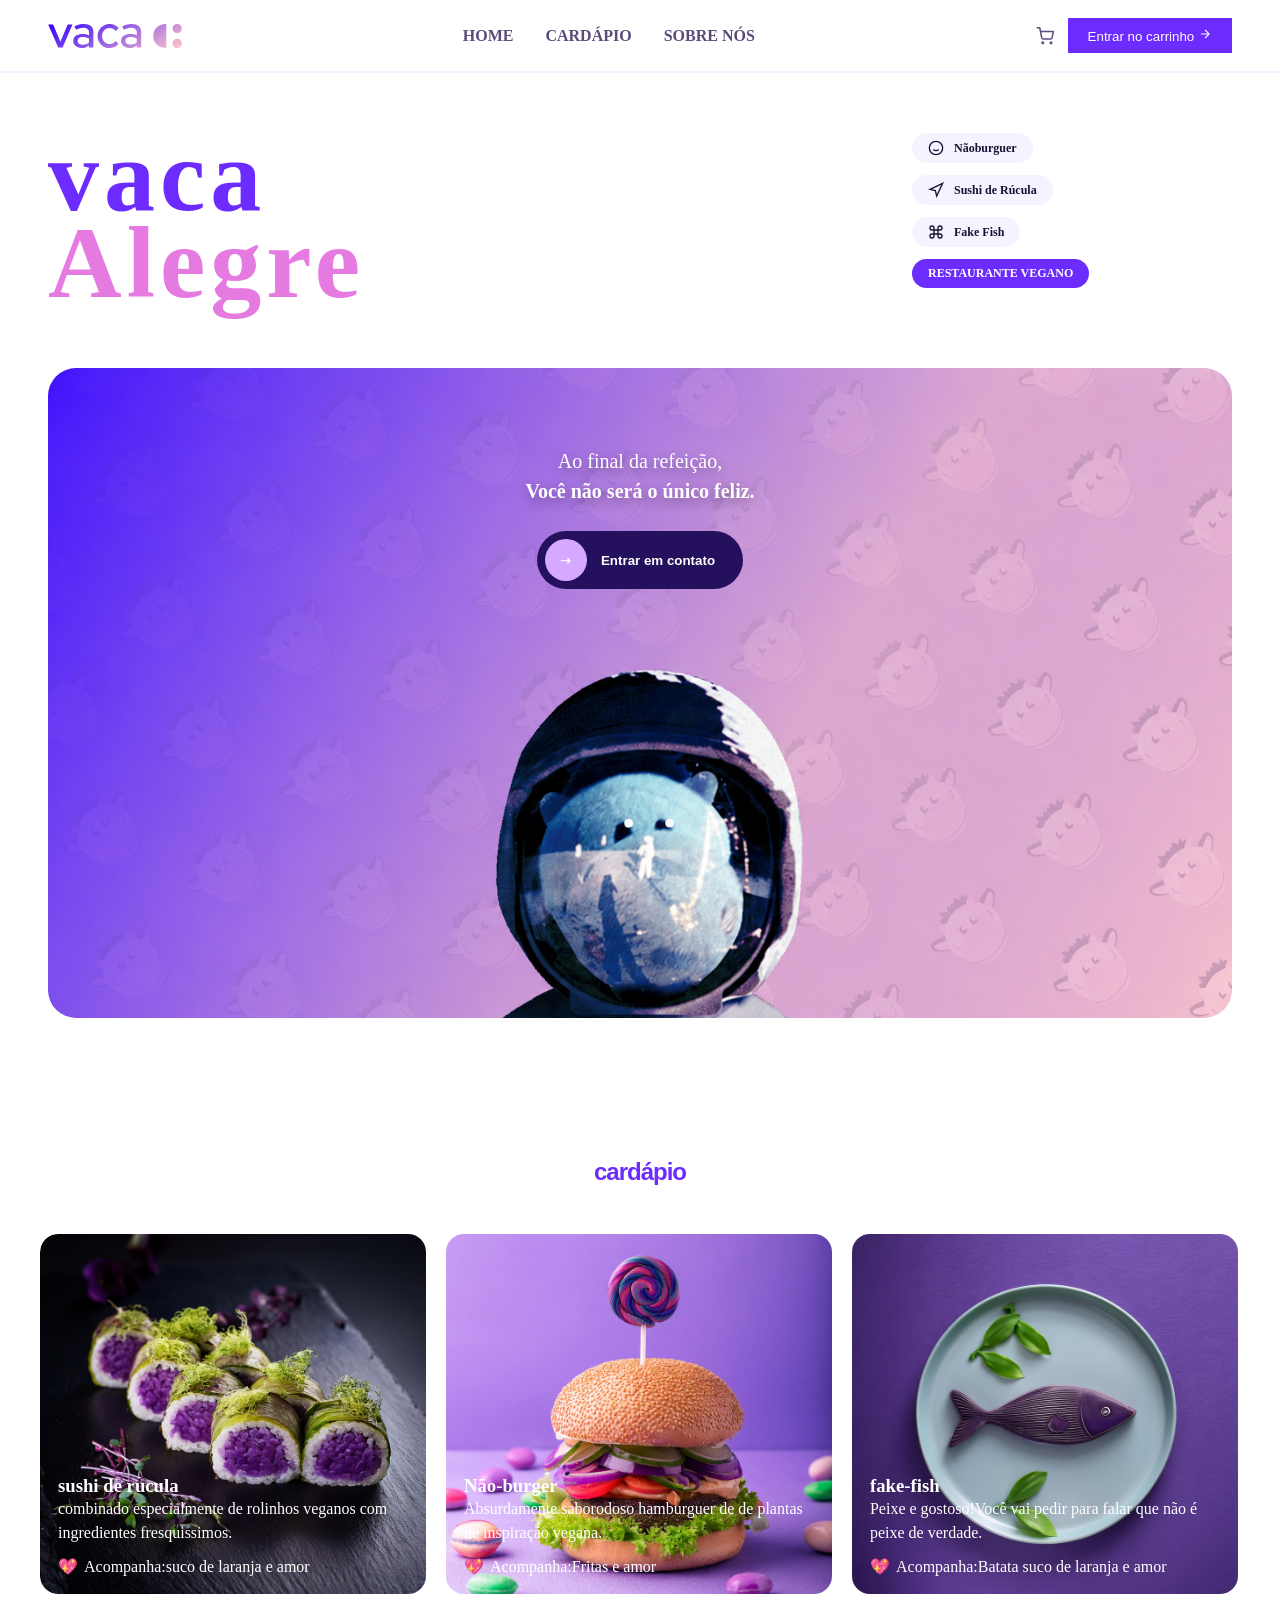
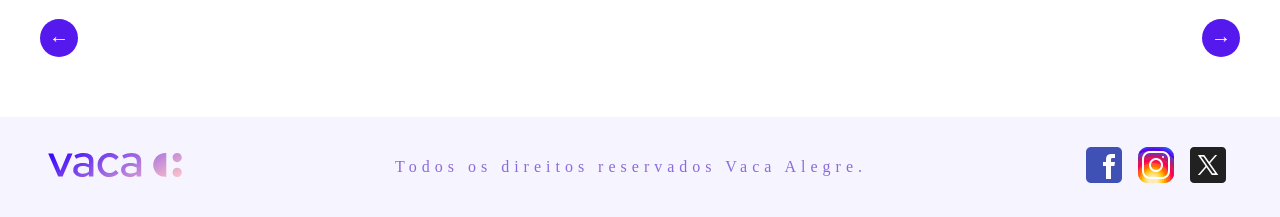
==== commit a71442ef: "aula19/06/2026" ====
--- a/site/index.html
+++ b/site/index.html
@@ -127,12 +127,27 @@
                         <span class="card-tag">Acompanha: suco de frutas vermelhas e amor</span>
                     </div>
                 </div>
-
-
             </div>    
-          </div>  
+          </div> 
+          
+          <div class="carousel-controls">
+            <button class="carousel-btn" id="prevBtn">&#8592;</button>
+            <div class="carousel-dots" id="carouselDots"></div>
+            <button class="carousel-btn" id="nextBtn">&#8594;</button>
+          </div>
         </div>
     </div>
+    <footer>
+        <div class="footer-logo">
+            <img src="imagens/vaca-alegre-marca.svg" alt="">
+        </div>
+        <span class="footer-copy">Todos os direitos reservados Vaca Alegre.</span>
+        <div class="foote-socials">
+            <a href=""><img src="imagens/icons8-facebook-48.png" alt="facebook"></a>
+            <a href=""><img src="imagens/icons8-instagram-48.png" alt="instagram"></a>
+            <a href=""><img src="imagens/icons8-twitterx-48.png" alt="twitters"></a>
+        </div>
+    </footer>
 
 </body>
 </html>
--- a/site/style.css
+++ b/site/style.css
@@ -241,3 +241,88 @@
     color: #5a4b7a;
     inset: 0;
 }
+.card .featured .card-img-placeholder{
+    background: linear-gradient(160deg #ed50d8 0%#e879f9 100%);
+}
+.card-info{
+    position: relative;
+    background: linear-gradient(to top rgba(20,10.40,0.82)0%  100%);
+    padding:20px 18px 18px;
+    color:#fff;
+
+}
+.cart-info h3{
+    font-family:sans-serif;
+    margin-bottom:  6px;
+}
+.card-info p {
+    color: white;
+    line-height: 1.5;
+    margin-bottom: 12px;
+}
+.card-tag{
+    display: inline-flex;
+    align-items: center;
+    gap: 6px;
+    color: white;
+}
+.card-tag::before{
+    content: "💖";
+    color: #e57ae0;
+}
+.carousel-controls{
+    display: flex;
+    align-items: center;
+    justify-content: space-between;
+    margin-top: 25px;
+
+}
+.carousel-btn{
+    width: 38px;
+    height: 38px;
+    border-radius: 50%;
+    border: none;
+    background-color: #5519ee;
+    color: white;
+    cursor: pointer;
+    display:flex;
+    align-items: center;
+    justify-content: center;
+    transition: background .2s, transform .15s;
+    font-size: 20px;
+}
+.carousel-btn:hover{
+    background-color: #24105c;
+    transform: scale(1.08);
+}
+.carousel-dots{
+    display: flex;
+    gap: 8px;
+    align-items: center;
+}
+footer{
+    background-color: #f6f4ff;
+    padding: 24px 48px;
+    display: flex;
+    align-items: center;
+    justify-content: space-between;
+    border-top: 1px solid rgba(100,40,43,255,0.08);
+}
+.footer-copy{
+    color: #8b6bdb;
+    letter-spacing: 5px;
+}
+.footer-social{
+    display: flex;
+    gap: 14px;
+}   
+.footer-socials a{
+    background-color: rgba(108, 43, 255, 0.1);
+    display: flex;
+    align-items: center;
+    justify-content: center;
+    color: #4113c2;
+    text-decoration: none;
+}
+
+
